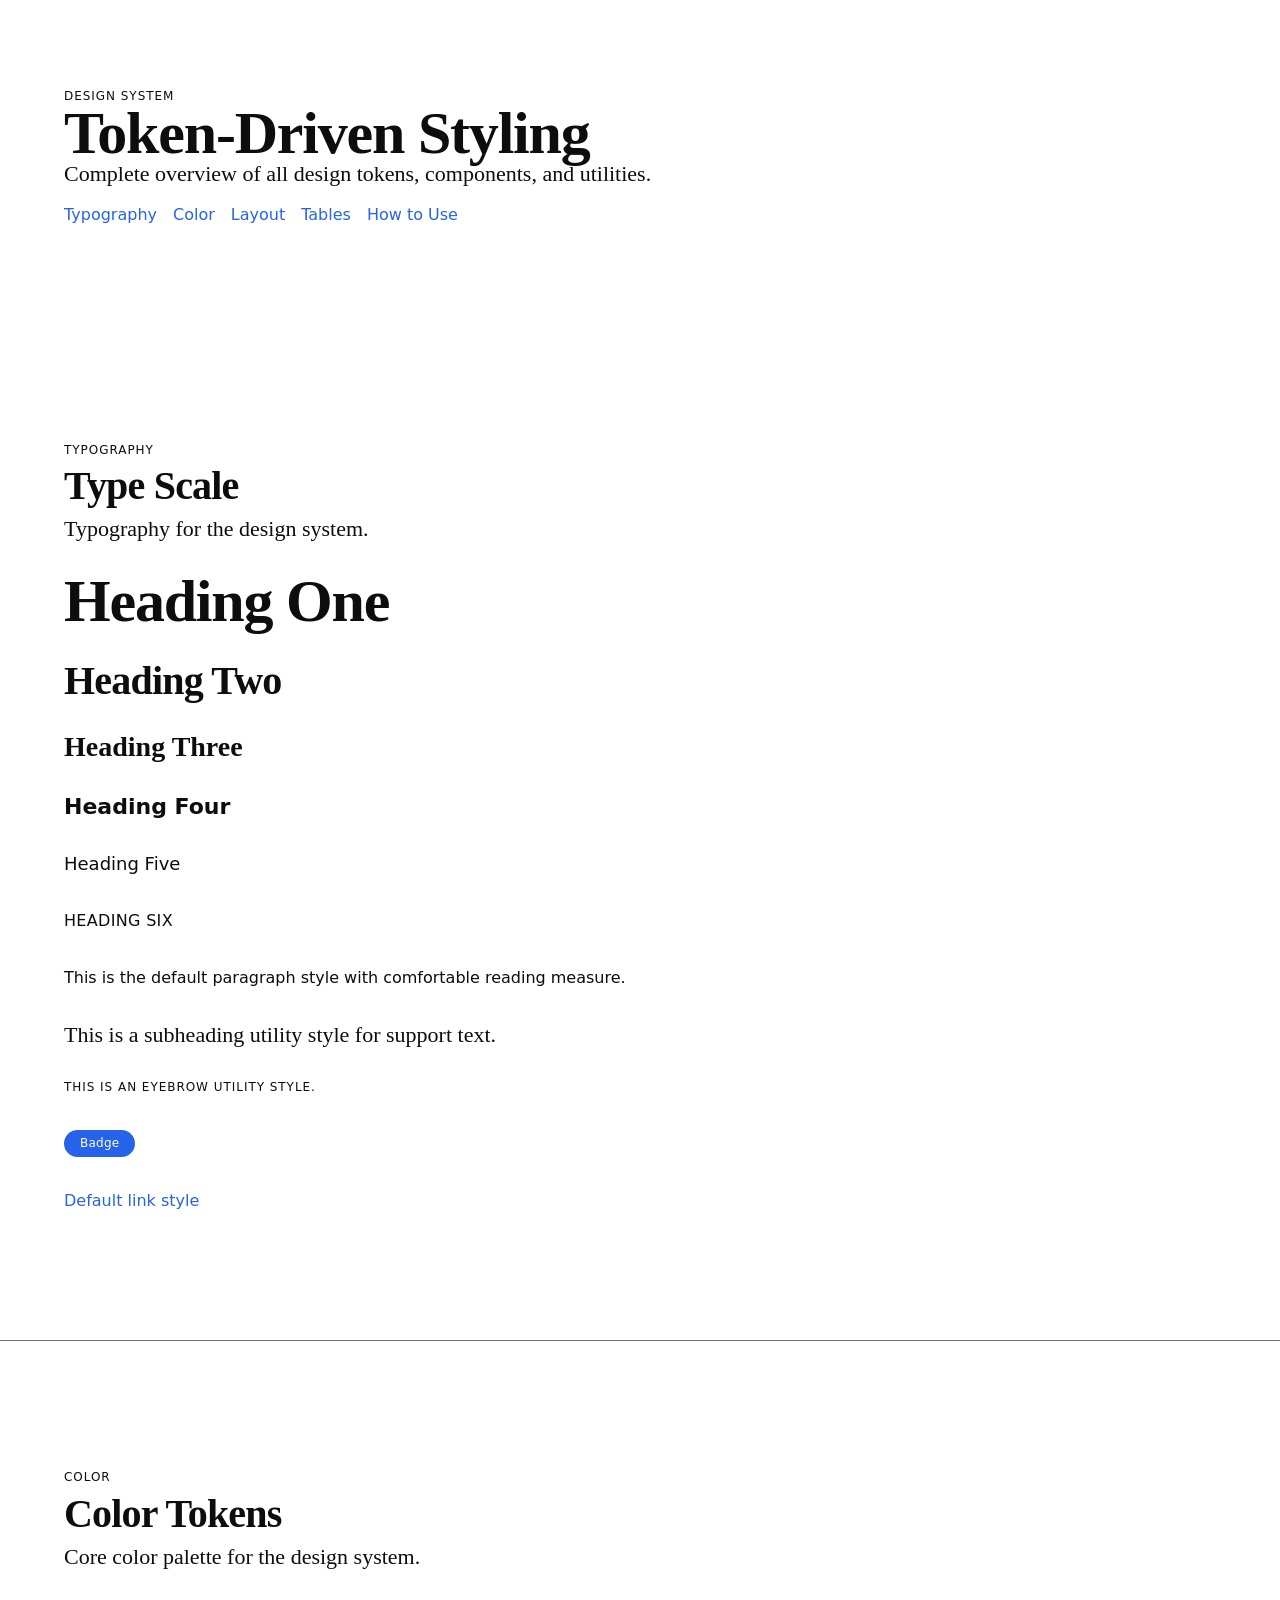
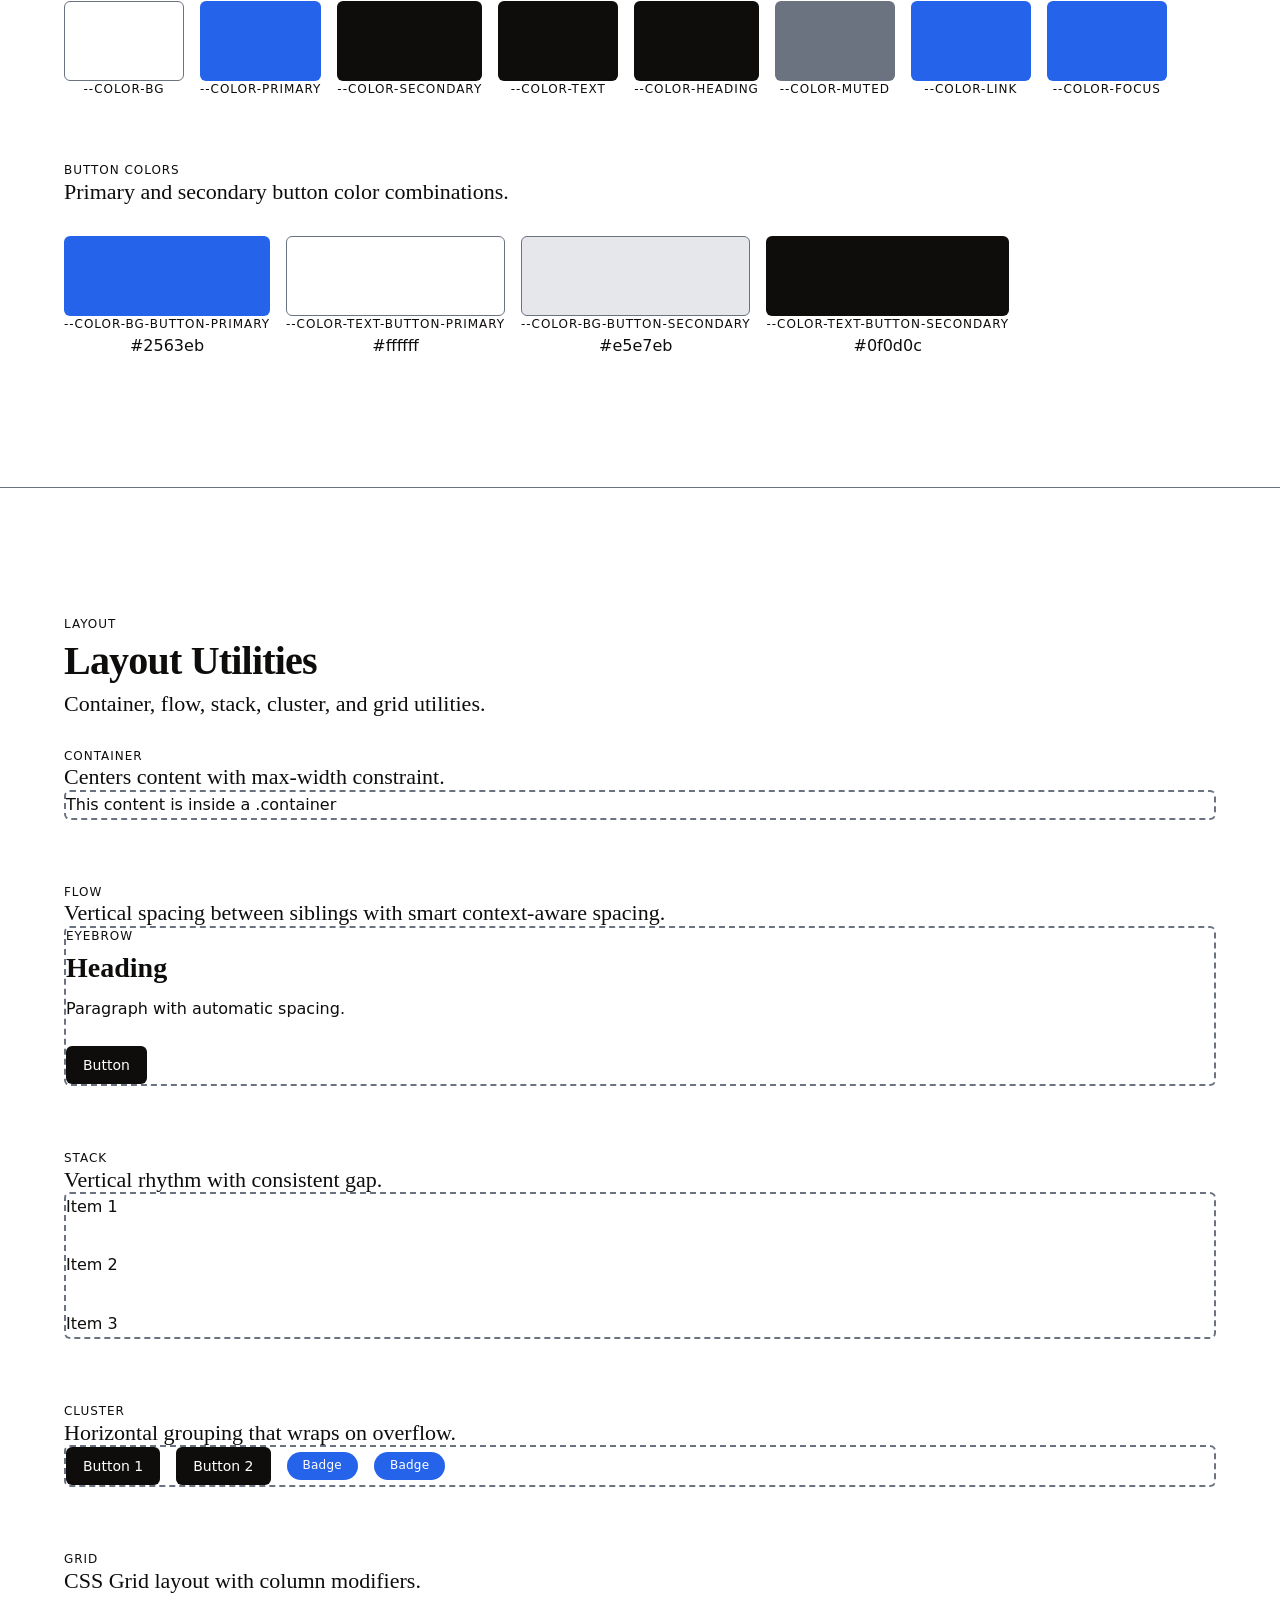
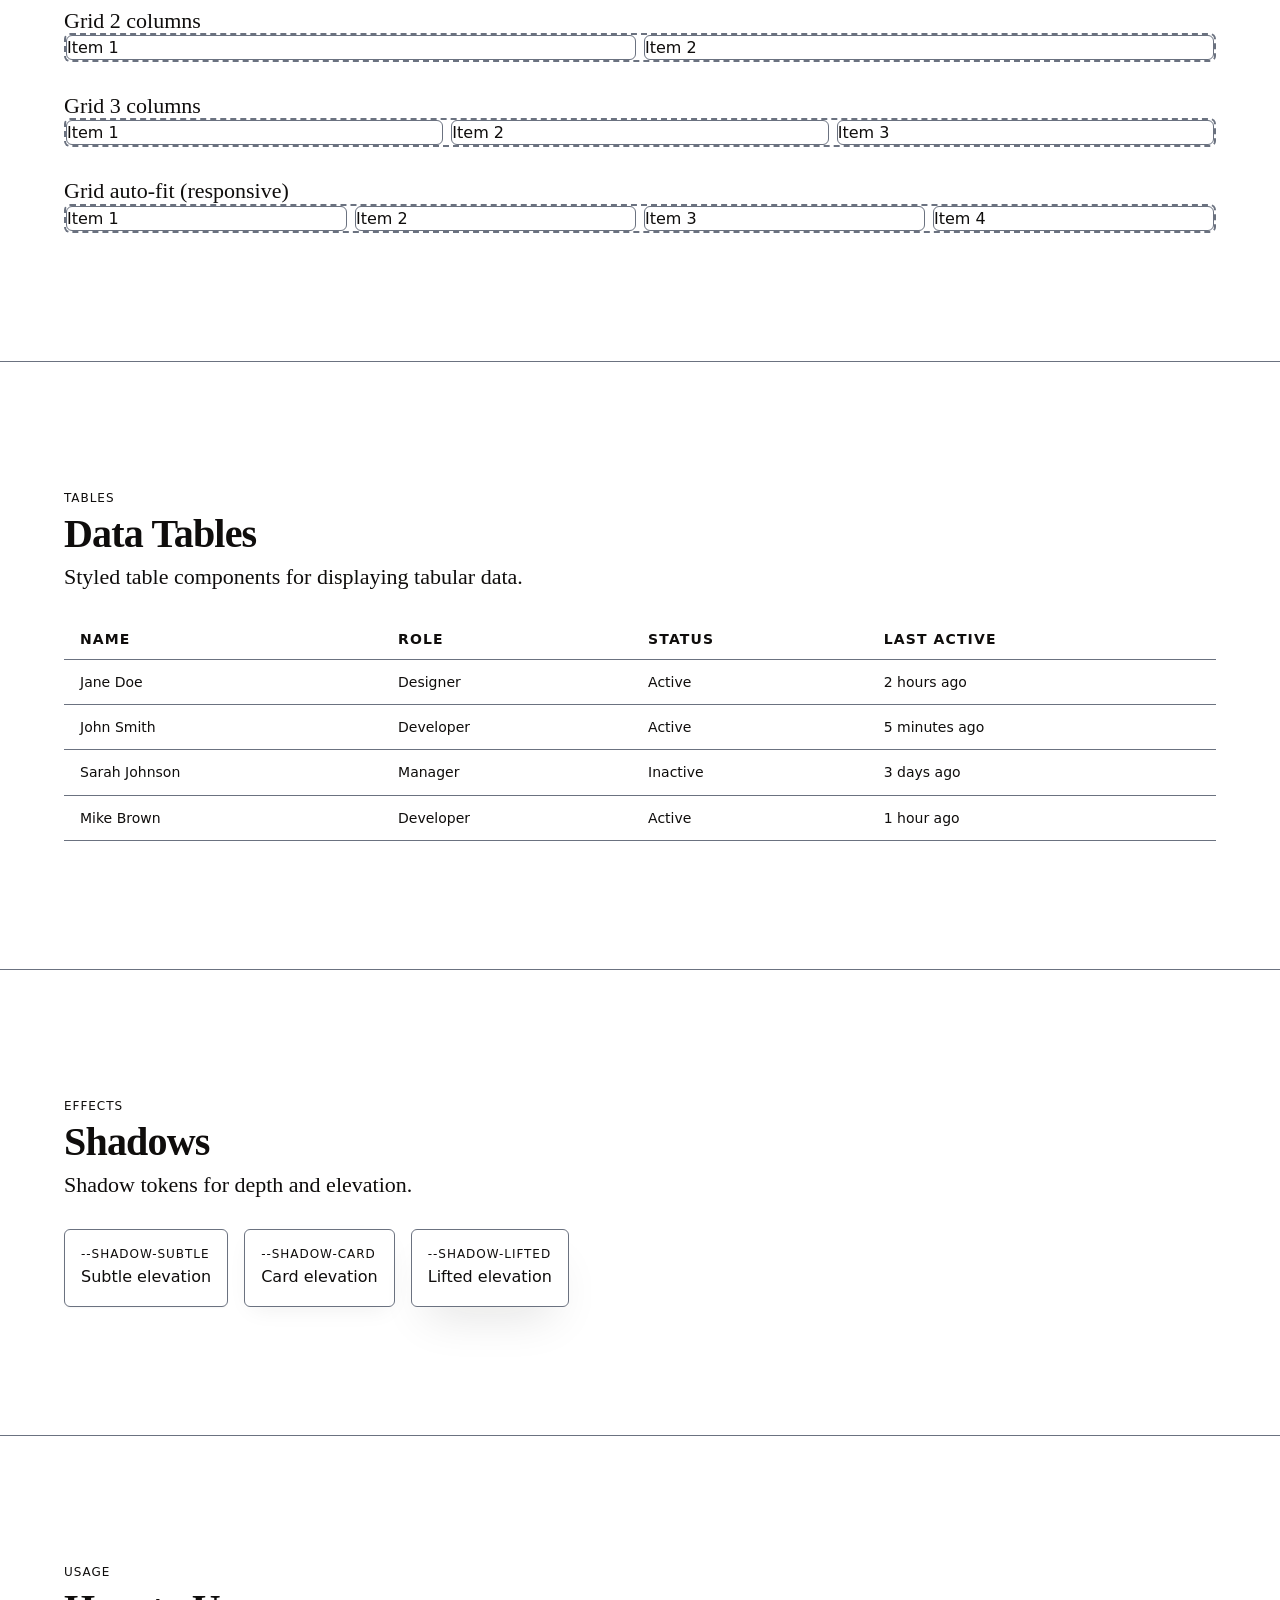
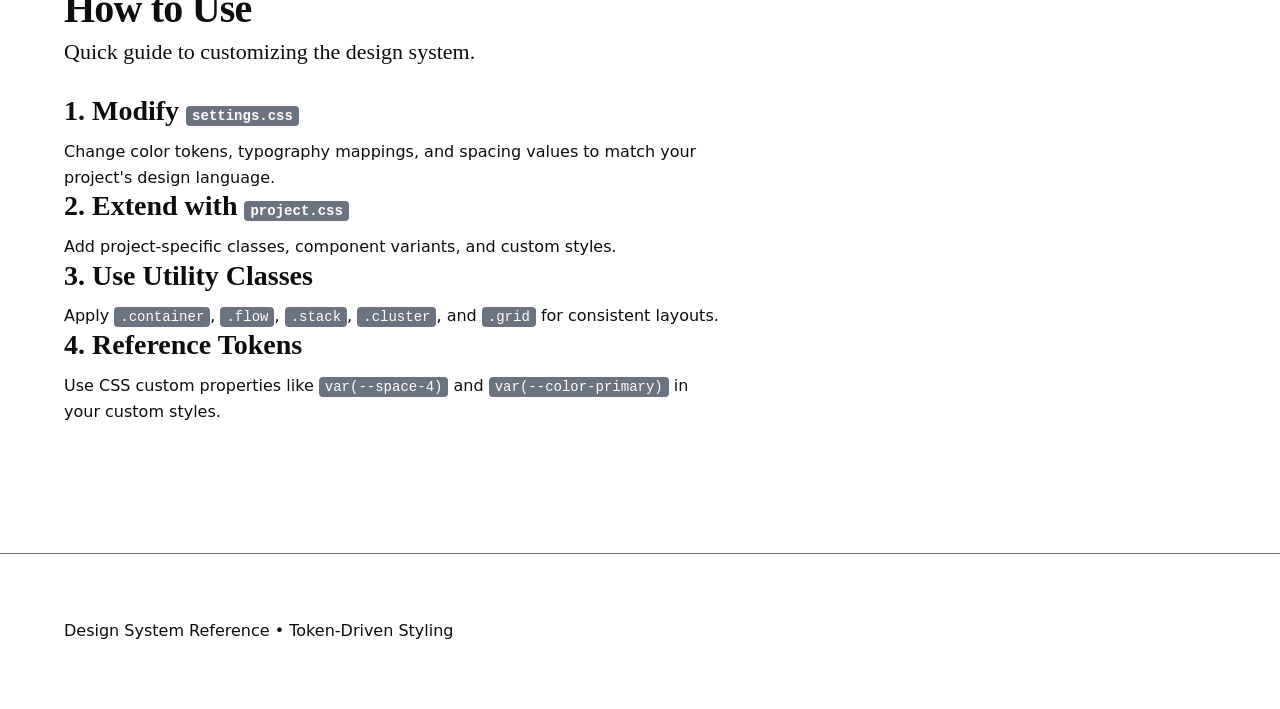
==== design-system.html @ 59840ddd "first iteration" ====
<!DOCTYPE html>
<html lang="en">
<head>
  <meta charset="UTF-8">
  <meta name="viewport" content="width=device-width, initial-scale=1.0">
  <title>Design System</title>
  <link rel="stylesheet" href="styles/system.css">
  <style>
    .design-section {
      padding-block: var(--space-8);
      border-bottom: 1px solid var(--color-muted);
    }
    .token-swatch {
      padding: var(--space-4);
      border-radius: var(--radius-button);
      min-width: 120px;
      height: 80px;
    }
    .token-swatch--bg { background: var(--color-bg); border: 1px solid var(--color-muted); }
    .token-swatch--text { background: var(--color-text); color: var(--color-bg); }
    .token-swatch--primary { background: var(--color-primary); color: var(--color-bg); }
    .token-swatch--secondary { background: var(--color-secondary); color: var(--color-bg); }
    .token-swatch--muted { background: var(--color-muted); color: var(--color-bg); }
    .token-swatch--focus { background: var(--color-focus); color: var(--color-bg); }
    .space-bar {
      height: var(--space-3);
      background: var(--color-primary);
      border-radius: var(--radius-button);
    }
    .space-bar--1 { width: var(--space-1); }
    .space-bar--2 { width: var(--space-2); }
    .space-bar--3 { width: var(--space-3); }
    .space-bar--4 { width: var(--space-4); }
    .space-bar--5 { width: var(--space-5); }
    .space-bar--6 { width: var(--space-6); }
    .space-bar--7 { width: var(--space-7); }
    .space-bar--8 { width: var(--space-8); }
    .shadow-box {
      padding: var(--space-4);
      background: var(--color-bg);
      border-radius: var(--radius-button);
      border: 1px solid var(--color-muted);
    }
    code {
      font-family: var(--font-mono);
      font-size: var(--text-sm);
      background: var(--color-muted);
      color: var(--color-bg);
      padding: 0.125rem 0.375rem;
      border-radius: 0.25rem;
    }
    .demo-box {
      /* padding: var(--space-4); */
      border: 2px dashed var(--color-muted);
      border-radius: var(--radius-button);
    }
    .demo-item {
      /* padding: var(--space-2); */
      border: 1px solid var(--color-muted);
      border-radius: var(--radius-button);
    }
    .scroll-to-top {
      position: fixed;
      bottom: var(--space-6);
      right: var(--space-6);
      width: 3rem;
      height: 3rem;
      background: var(--color-primary);
      color: var(--color-bg);
      border: none;
      border-radius: 50%;
      cursor: pointer;
      opacity: 0;
      visibility: hidden;
      transition: opacity 0.3s, visibility 0.3s;
      z-index: 1000;
      display: flex;
      align-items: center;
      justify-content: center;
      font-size: 1.5rem;
    }
    .scroll-to-top.visible {
      opacity: 1;
      visibility: visible;
    }
    .scroll-to-top:hover {
      background: var(--color-secondary);
    }
  </style>
</head>
<body>
  <header>
    <div class="container">
      <p class="eyebrow">Design System</p>
      <h1>Token-Driven Styling</h1>
      <p class="subheading">Complete overview of all design tokens, components, and utilities.</p>
      <nav class="cluster" style="margin-block-start: var(--space-4);">
        <a href="#typography">Typography</a>
        <a href="#color">Color</a>
        <a href="#layout">Layout</a>
        <a href="#tables">Tables</a>
        <a href="#how-to-use">How to Use</a>
      </nav>
    </div>
  </header>

  <main>
    <!-- Typography -->
    <section id="typography" class="design-section">
      <div class="container">
        <div class="flow">
          <p class="eyebrow">Typography</p>
          <h2>Type Scale</h2>
           <p class="subheading">Typography for the design system.</p>
        </div>

        <div class="stack" style="margin-block-start: var(--space-6);">
          <h1>Heading One</h1>
          <h2>Heading Two</h2>
          <h3>Heading Three</h3>
          <h4>Heading Four</h4>
          <h5>Heading Five</h5>
          <h6>Heading Six</h6>
          <p>This is the default paragraph style with comfortable reading measure.</p>
          <p class="subheading">This is a subheading utility style for support text.</p>
          <p class="eyebrow">This is an eyebrow utility style.</p>
          <p><span class="badge">Badge</span></p>
          <a href="#">Default link style</a>
        </div>
      </div>
    </section>

    <!-- Colors -->
    <section id="color" class="design-section">
      <div class="container">
        <div class="flow">
          <p class="eyebrow">Color</p>
          <h2>Color Tokens</h2>
          <p class="subheading">Core color palette for the design system.</p>
        </div>

        <div class="cluster" style="margin-block-start: var(--space-6);">
          <div style="text-align: center;">
            <div class="token-swatch token-swatch--bg"></div>
            <p class="eyebrow">--color-bg</p>
          </div>
          <div style="text-align: center;">
            <div class="token-swatch token-swatch--primary"></div>
            <p class="eyebrow">--color-primary</p>
          </div>
          <div style="text-align: center;">
            <div class="token-swatch token-swatch--secondary"></div>
            <p class="eyebrow">--color-secondary</p>
          </div>
          <div style="text-align: center;">
            <div class="token-swatch token-swatch--text"></div>
            <p class="eyebrow">--color-text</p>
          </div>
          <div style="text-align: center;">
            <div class="token-swatch token-swatch--text"></div>
            <p class="eyebrow">--color-heading</p>
          </div>
          <div style="text-align: center;">
            <div class="token-swatch token-swatch--muted"></div>
            <p class="eyebrow">--color-muted</p>
          </div>
          <div style="text-align: center;">
            <div class="token-swatch token-swatch--primary"></div>
            <p class="eyebrow">--color-link</p>
          </div>
          <div style="text-align: center;">
            <div class="token-swatch token-swatch--primary"></div>
            <p class="eyebrow">--color-focus</p>
          </div>
        </div>

        <div class="flow" style="margin-block-start: var(--space-8);">
          <p class="eyebrow">Button Colors</p>
          <p class="subheading">Primary and secondary button color combinations.</p>
        </div>

        <div class="cluster" style="margin-block-start: var(--space-6);">
          <div style="text-align: center;">
            <div class="token-swatch token-swatch--primary"></div>
            <p class="eyebrow">--color-bg-button-primary</p>
            <p>#2563eb</p>
          </div>
          <div style="text-align: center;">
            <div class="token-swatch token-swatch--bg"></div>
            <p class="eyebrow">--color-text-button-primary</p>
            <p>#ffffff</p>
          </div>
          <div style="text-align: center;">
            <div class="token-swatch" style="background: var(--color-bg-button-secondary); border: 1px solid var(--color-muted);"></div>
            <p class="eyebrow">--color-bg-button-secondary</p>
            <p>#e5e7eb</p>
          </div>
          <div style="text-align: center;">
            <div class="token-swatch token-swatch--text"></div>
            <p class="eyebrow">--color-text-button-secondary</p>
            <p>#0f0d0c</p>
          </div>
        </div>
      </div>
    </section>

    <!-- Layout Utilities -->
    <section id="layout" class="design-section">
      <div class="container">
        <div class="flow">
          <p class="eyebrow">Layout</p>
          <h2>Layout Utilities</h2>
          <p class="subheading">Container, flow, stack, cluster, and grid utilities.</p>
        </div>

        <div class="flow" style="margin-block-start: var(--space-6);">
          <p class="eyebrow">Container</p>
          <p class="subheading">Centers content with max-width constraint.</p>
          <div class="demo-box">
            <p>This content is inside a .container</p>
          </div>
        </div>

        <div class="flow" style="margin-block-start: var(--space-8);">
          <p class="eyebrow">Flow</p>
          <p class="subheading">Vertical spacing between siblings with smart context-aware spacing.</p>
          <div class="flow demo-box">
            <p class="eyebrow">Eyebrow</p>
            <h3>Heading</h3>
            <p>Paragraph with automatic spacing.</p>
            <button class="button">Button</button>
          </div>
        </div>

        <div class="flow" style="margin-block-start: var(--space-8);">
          <p class="eyebrow">Stack</p>
          <p class="subheading">Vertical rhythm with consistent gap.</p>
          <div class="stack demo-box">
            <p>Item 1</p>
            <p>Item 2</p>
            <p>Item 3</p>
          </div>
        </div>

        <div class="flow" style="margin-block-start: var(--space-8);">
          <p class="eyebrow">Cluster</p>
          <p class="subheading">Horizontal grouping that wraps on overflow.</p>
          <div class="cluster demo-box">
            <button class="button">Button 1</button>
            <button class="button">Button 2</button>
            <span class="badge">Badge</span>
            <span class="badge">Badge</span>
          </div>
        </div>

        <div class="flow" style="margin-block-start: var(--space-8);">
          <p class="eyebrow">Grid</p>
          <p class="subheading">CSS Grid layout with column modifiers.</p>
          <div class="stack" style="margin-block-start: var(--space-4);">
            <div>
              <p class="subheading">Grid 2 columns</p>
              <div class="grid grid--2 demo-box">
                <div class="demo-item">Item 1</div>
                <div class="demo-item">Item 2</div>
              </div>
            </div>
            <div>
              <p class="subheading">Grid 3 columns</p>
              <div class="grid grid--3 demo-box">
                <div class="demo-item">Item 1</div>
                <div class="demo-item">Item 2</div>
                <div class="demo-item">Item 3</div>
              </div>
            </div>
            <div>
              <p class="subheading">Grid auto-fit (responsive)</p>
              <div class="grid grid--auto demo-box">
                <div class="demo-item">Item 1</div>
                <div class="demo-item">Item 2</div>
                <div class="demo-item">Item 3</div>
                <div class="demo-item">Item 4</div>
              </div>
            </div>
          </div>
        </div>
      </div>
    </section>

       <!-- Tables -->
    <section id="tables" class="design-section">
      <div class="container">
        <div class="flow">
          <p class="eyebrow">Tables</p>
          <h2>Data Tables</h2>
          <p class="subheading">Styled table components for displaying tabular data.</p>
        </div>

        <div style="margin-block-start: var(--space-6);">
          <table>
            <thead>
              <tr>
                <th>Name</th>
                <th>Role</th>
                <th>Status</th>
                <th>Last Active</th>
              </tr>
            </thead>
            <tbody>
              <tr>
                <td>Jane Doe</td>
                <td>Designer</td>
                <td>Active</td>
                <td>2 hours ago</td>
              </tr>
              <tr>
                <td>John Smith</td>
                <td>Developer</td>
                <td>Active</td>
                <td>5 minutes ago</td>
              </tr>
              <tr>
                <td>Sarah Johnson</td>
                <td>Manager</td>
                <td>Inactive</td>
                <td>3 days ago</td>
              </tr>
              <tr>
                <td>Mike Brown</td>
                <td>Developer</td>
                <td>Active</td>
                <td>1 hour ago</td>
              </tr>
            </tbody>
          </table>
        </div>
      </div>
    </section>

    <!-- Shadows -->
    <section class="design-section">
      <div class="container">
        <div class="flow">
          <p class="eyebrow">Effects</p>
          <h2>Shadows</h2>
          <p class="subheading">Shadow tokens for depth and elevation.</p>
        </div>

        <div class="cluster" style="margin-block-start: var(--space-6);">
          <div class="shadow-box" style="box-shadow: var(--shadow-subtle);">
            <p class="eyebrow">--shadow-subtle</p>
            <p>Subtle elevation</p>
          </div>
          <div class="shadow-box" style="box-shadow: var(--shadow-card);">
            <p class="eyebrow">--shadow-card</p>
            <p>Card elevation</p>
          </div>
          <div class="shadow-box" style="box-shadow: var(--shadow-lifted);">
            <p class="eyebrow">--shadow-lifted</p>
            <p>Lifted elevation</p>
          </div>
        </div>
      </div>
    </section>

    <!-- Usage -->
    <section id="how-to-use" class="design-section">
      <div class="container">
        <div class="flow">

  <button class="scroll-to-top" id="scrollToTop" aria-label="Scroll to top">↑</button>

  <script>
    const scrollButton = document.getElementById('scrollToTop');

    window.addEventListener('scroll', () => {
      if (window.scrollY > 300) {
        scrollButton.classList.add('visible');
      } else {
        scrollButton.classList.remove('visible');
      }
    });

    scrollButton.addEventListener('click', () => {
      window.scrollTo({
        top: 0,
        behavior: 'smooth'
      });
    });
  </script>
          <p class="eyebrow">Usage</p>
          <h2>How to Use</h2>
          <p class="subheading">Quick guide to customizing the design system.</p>
        </div>

        <div class="flow" style="margin-block-start: var(--space-6);">
          <h3>1. Modify <code>settings.css</code></h3>
          <p>Change color tokens, typography mappings, and spacing values to match your project's design language.</p>
          
          <h3>2. Extend with <code>project.css</code></h3>
          <p>Add project-specific classes, component variants, and custom styles.</p>
          
          <h3>3. Use Utility Classes</h3>
          <p>Apply <code>.container</code>, <code>.flow</code>, <code>.stack</code>, <code>.cluster</code>, and <code>.grid</code> for consistent layouts.</p>
          
          <h3>4. Reference Tokens</h3>
          <p>Use CSS custom properties like <code>var(--space-4)</code> and <code>var(--color-primary)</code> in your custom styles.</p>
        </div>
      </div>
    </section>
  </main>

  <footer>
    <div class="container">
      <p>Design System Reference • Token-Driven Styling</p>
    </div>
  </footer>
</body>
</html>
---- styles/system.css ----
@layer tokens, base, typography, layout, components, settings, project;

@import url("./tokens.css") layer(tokens);
@import url("./base.css") layer(base);
@import url("./typography.css") layer(typography);
@import url("./layout.css") layer(layout);
@import url("./components.css") layer(components);
@import url("./settings.css") layer(settings);
@import url("./project.css") layer(project);
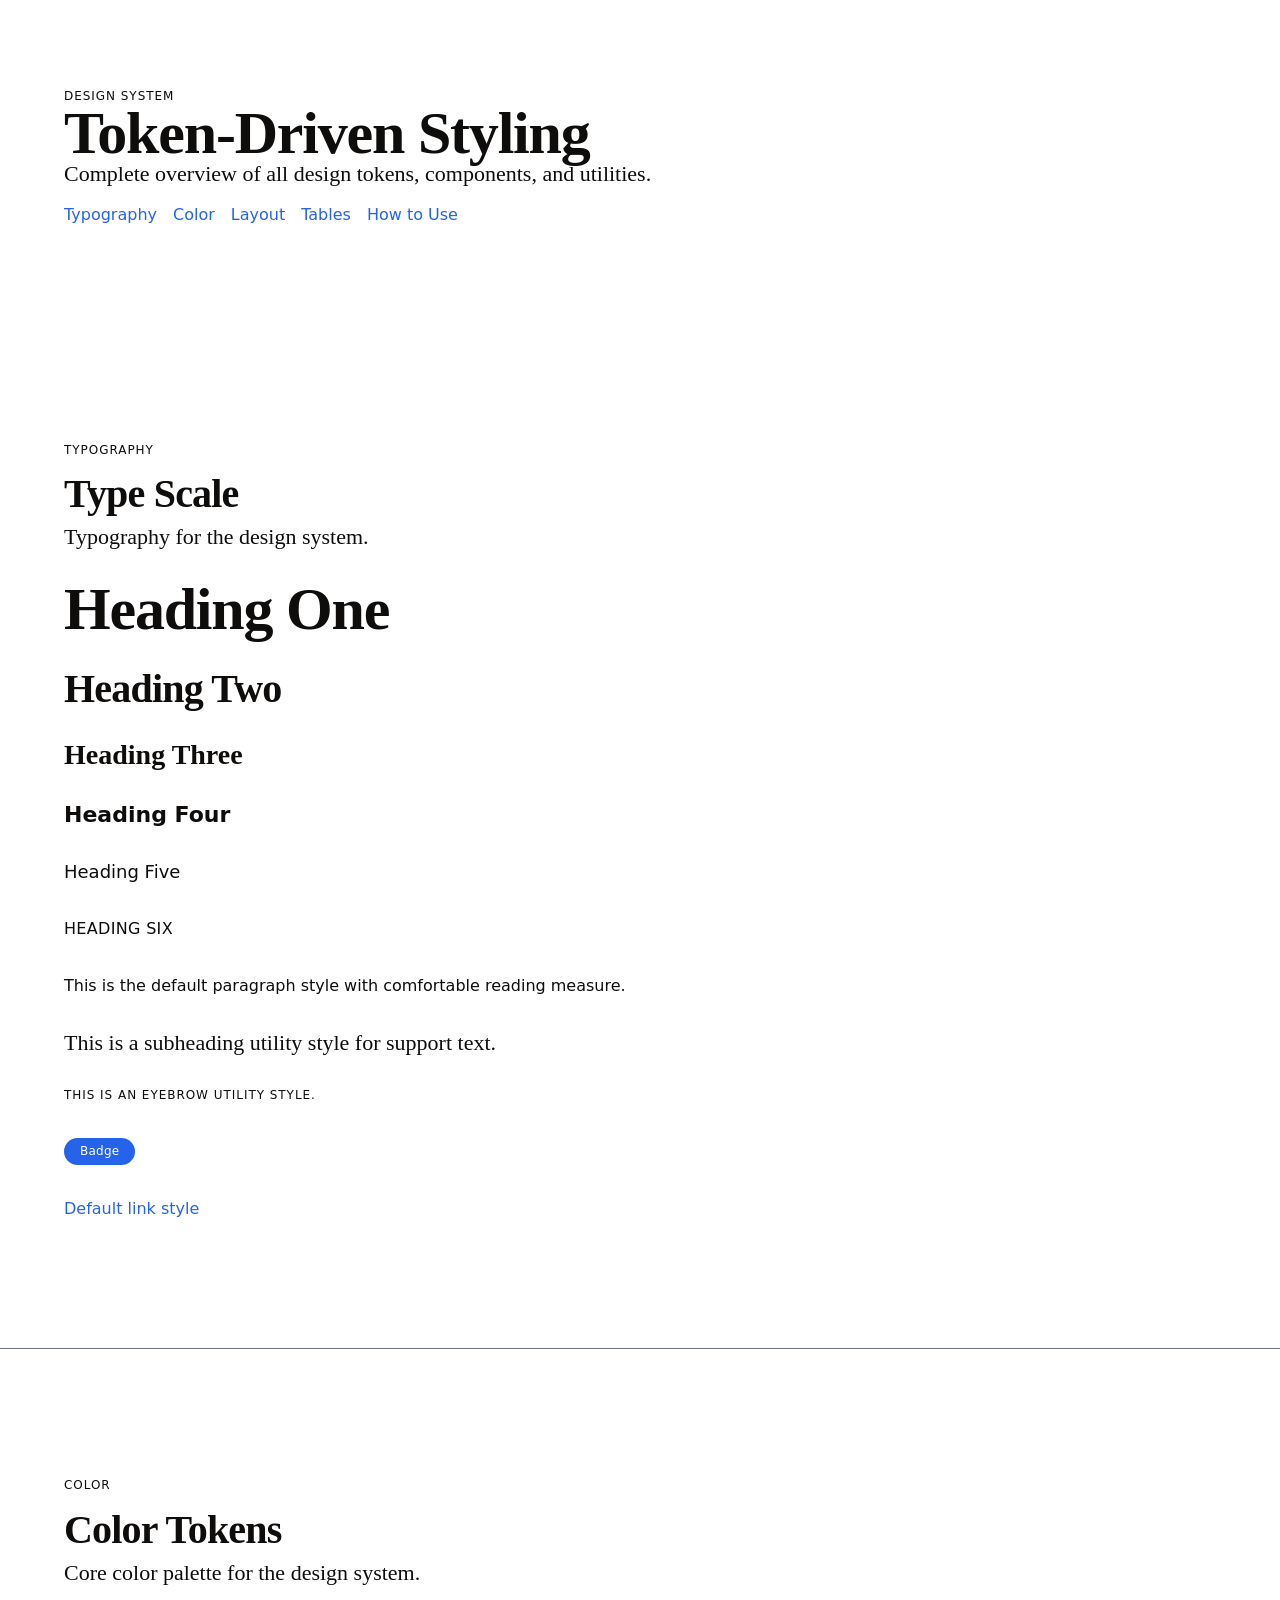
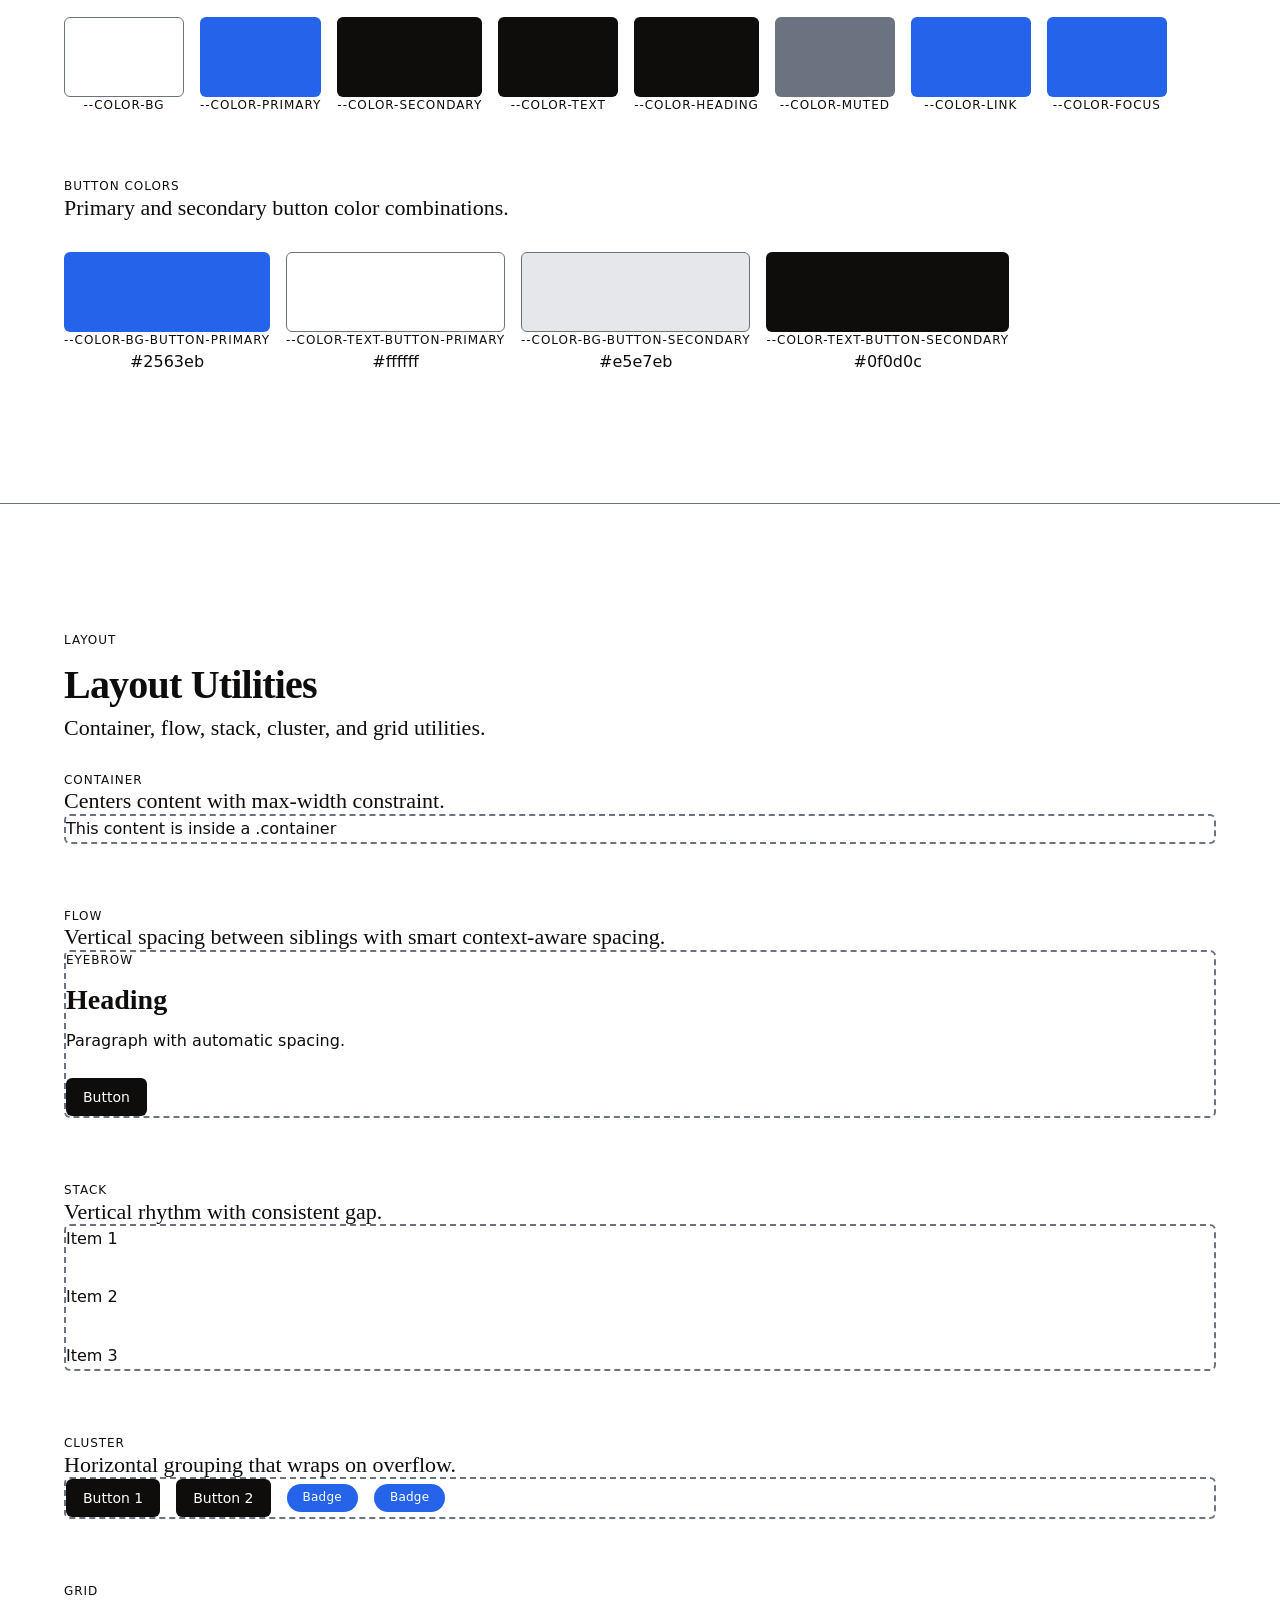
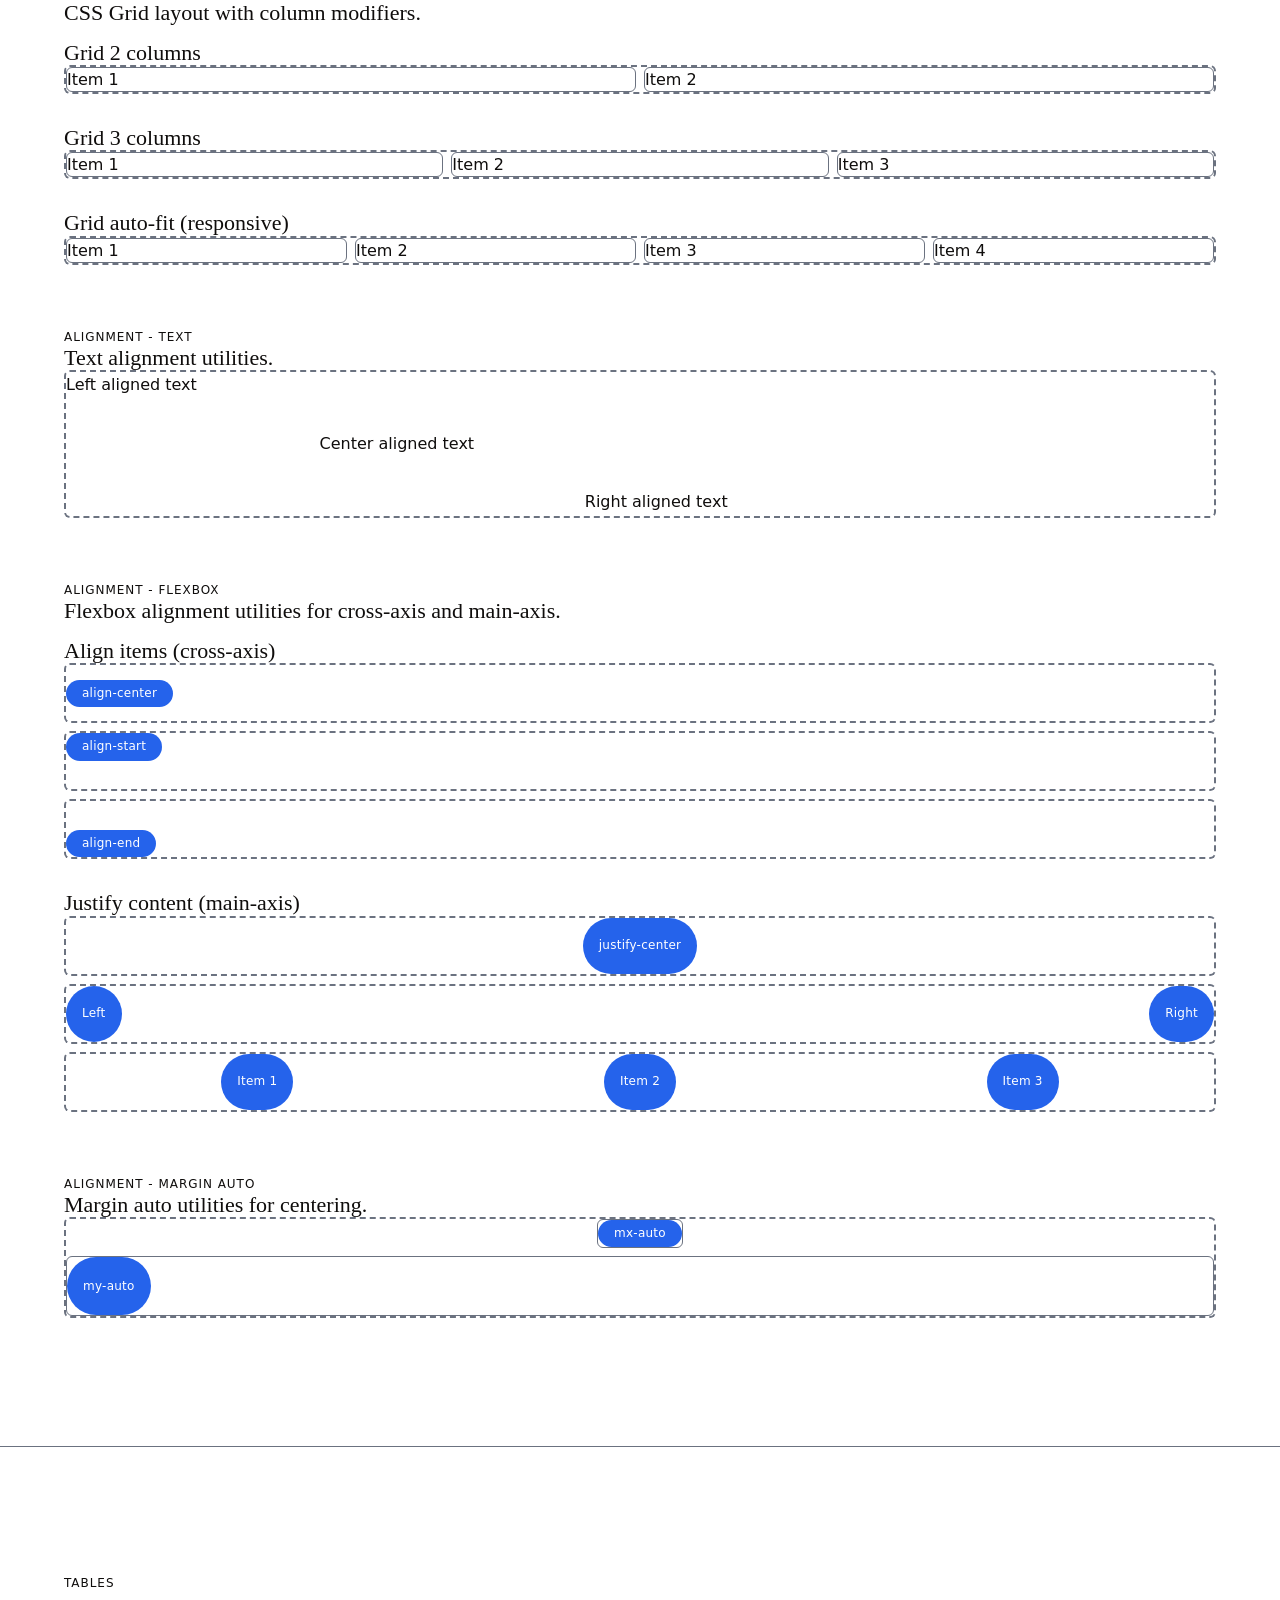
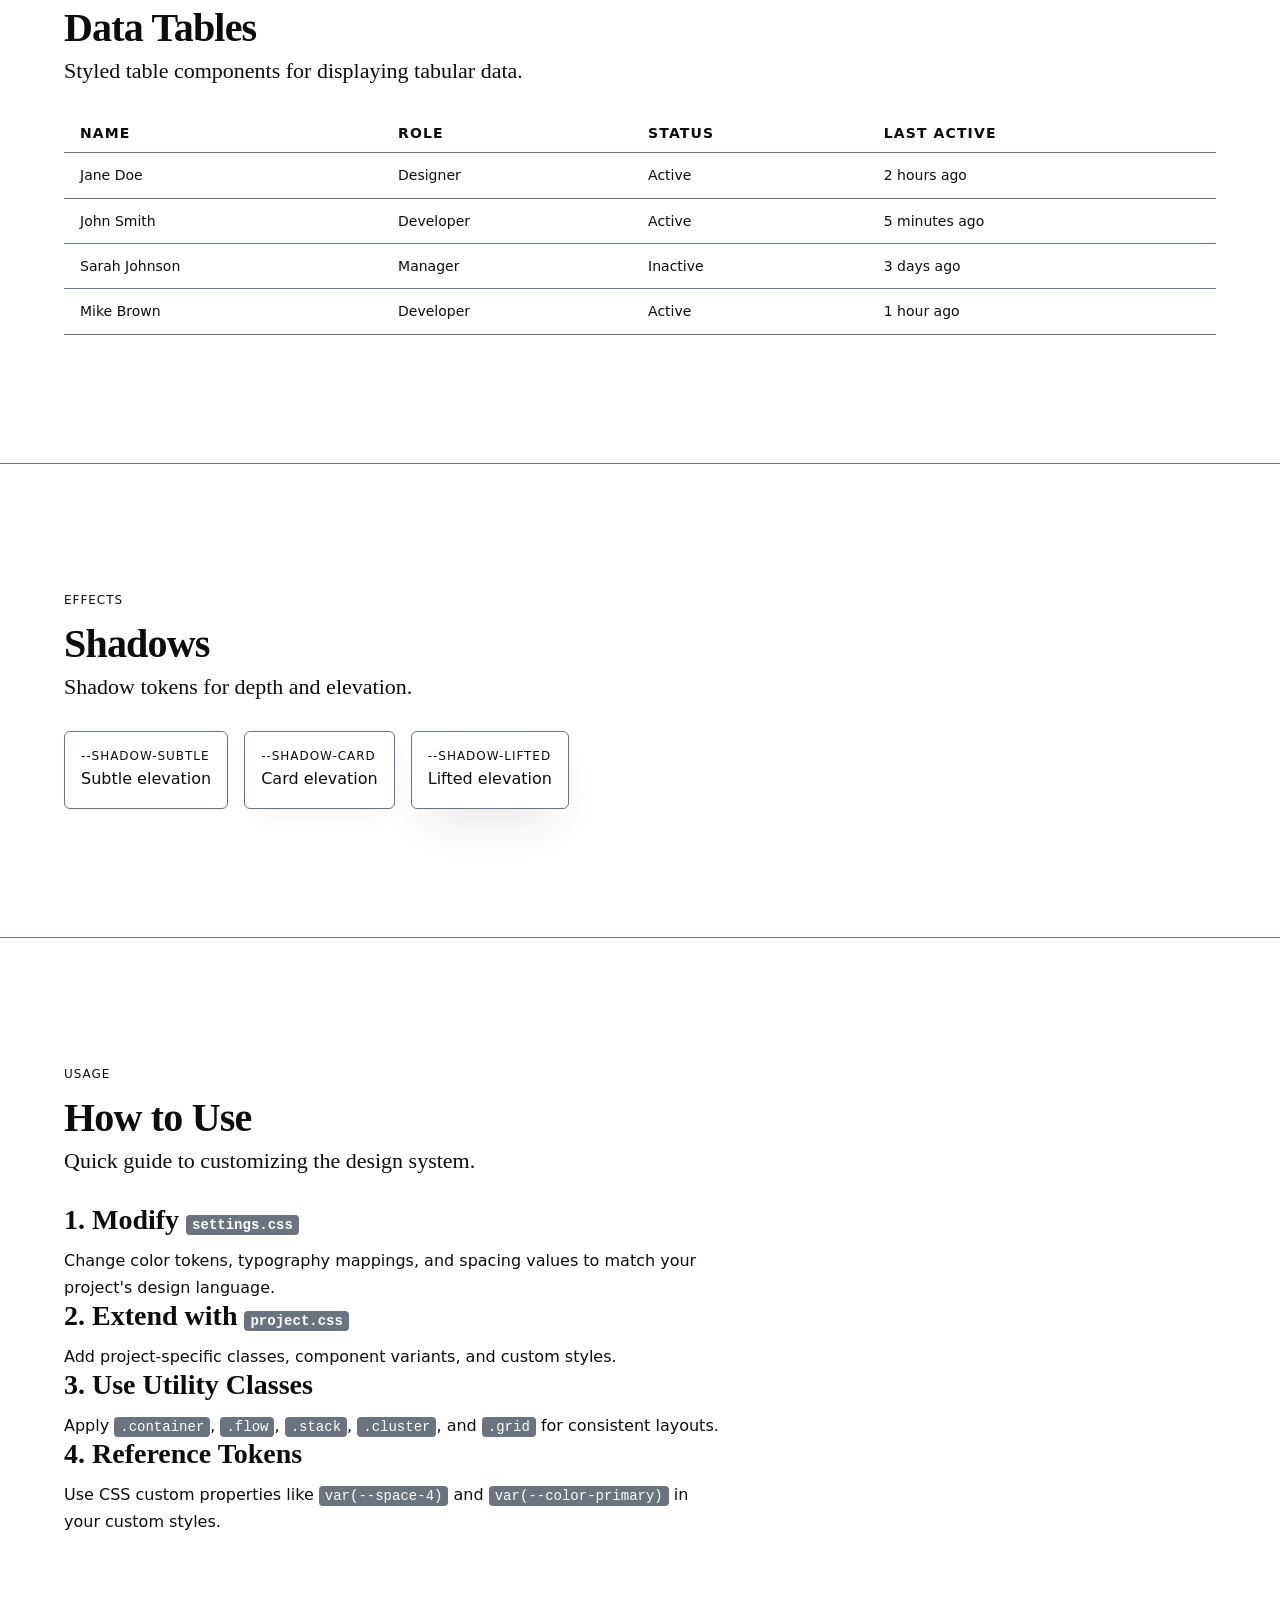
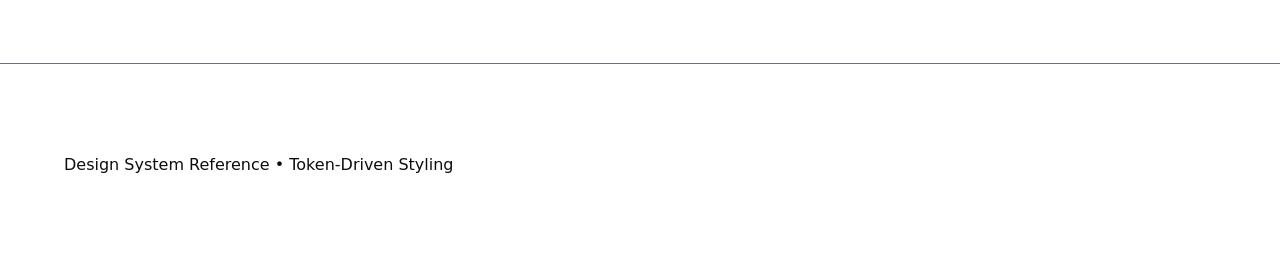
==== commit f2e8a96d: "Add alignment utility classes and update design system documentation" ====
--- a/design-system.html
+++ b/design-system.html
@@ -280,6 +280,67 @@
                 <div class="demo-item">Item 3</div>
                 <div class="demo-item">Item 4</div>
               </div>
+            </div>
+          </div>
+        </div>
+
+        <div class="flow" style="margin-block-start: var(--space-8);">
+          <p class="eyebrow">Alignment - Text</p>
+          <p class="subheading">Text alignment utilities.</p>
+          <div class="stack demo-box">
+            <p class="text-left">Left aligned text</p>
+            <p class="text-center">Center aligned text</p>
+            <p class="text-right">Right aligned text</p>
+          </div>
+        </div>
+
+        <div class="flow" style="margin-block-start: var(--space-8);">
+          <p class="eyebrow">Alignment - Flexbox</p>
+          <p class="subheading">Flexbox alignment utilities for cross-axis and main-axis.</p>
+          <div class="stack" style="margin-block-start: var(--space-4);">
+            <div>
+              <p class="subheading">Align items (cross-axis)</p>
+              <div class="stack" style="gap: var(--space-2);">
+                <div class="demo-box align-center" style="display: flex; height: 60px;">
+                  <span class="badge">align-center</span>
+                </div>
+                <div class="demo-box align-start" style="display: flex; height: 60px;">
+                  <span class="badge">align-start</span>
+                </div>
+                <div class="demo-box align-end" style="display: flex; height: 60px;">
+                  <span class="badge">align-end</span>
+                </div>
+              </div>
+            </div>
+            <div>
+              <p class="subheading">Justify content (main-axis)</p>
+              <div class="stack" style="gap: var(--space-2);">
+                <div class="demo-box justify-center" style="display: flex; height: 60px;">
+                  <span class="badge">justify-center</span>
+                </div>
+                <div class="demo-box justify-between" style="display: flex; height: 60px;">
+                  <span class="badge">Left</span>
+                  <span class="badge">Right</span>
+                </div>
+                <div class="demo-box justify-around" style="display: flex; height: 60px;">
+                  <span class="badge">Item 1</span>
+                  <span class="badge">Item 2</span>
+                  <span class="badge">Item 3</span>
+                </div>
+              </div>
+            </div>
+          </div>
+        </div>
+
+        <div class="flow" style="margin-block-start: var(--space-8);">
+          <p class="eyebrow">Alignment - Margin Auto</p>
+          <p class="subheading">Margin auto utilities for centering.</p>
+          <div class="stack demo-box" style="gap: var(--space-2);">
+            <div class="mx-auto demo-item" style="width: fit-content;">
+              <span class="badge">mx-auto</span>
+            </div>
+            <div class="my-auto demo-item" style="height: 60px; display: flex;">
+              <span class="badge">my-auto</span>
             </div>
           </div>
         </div>
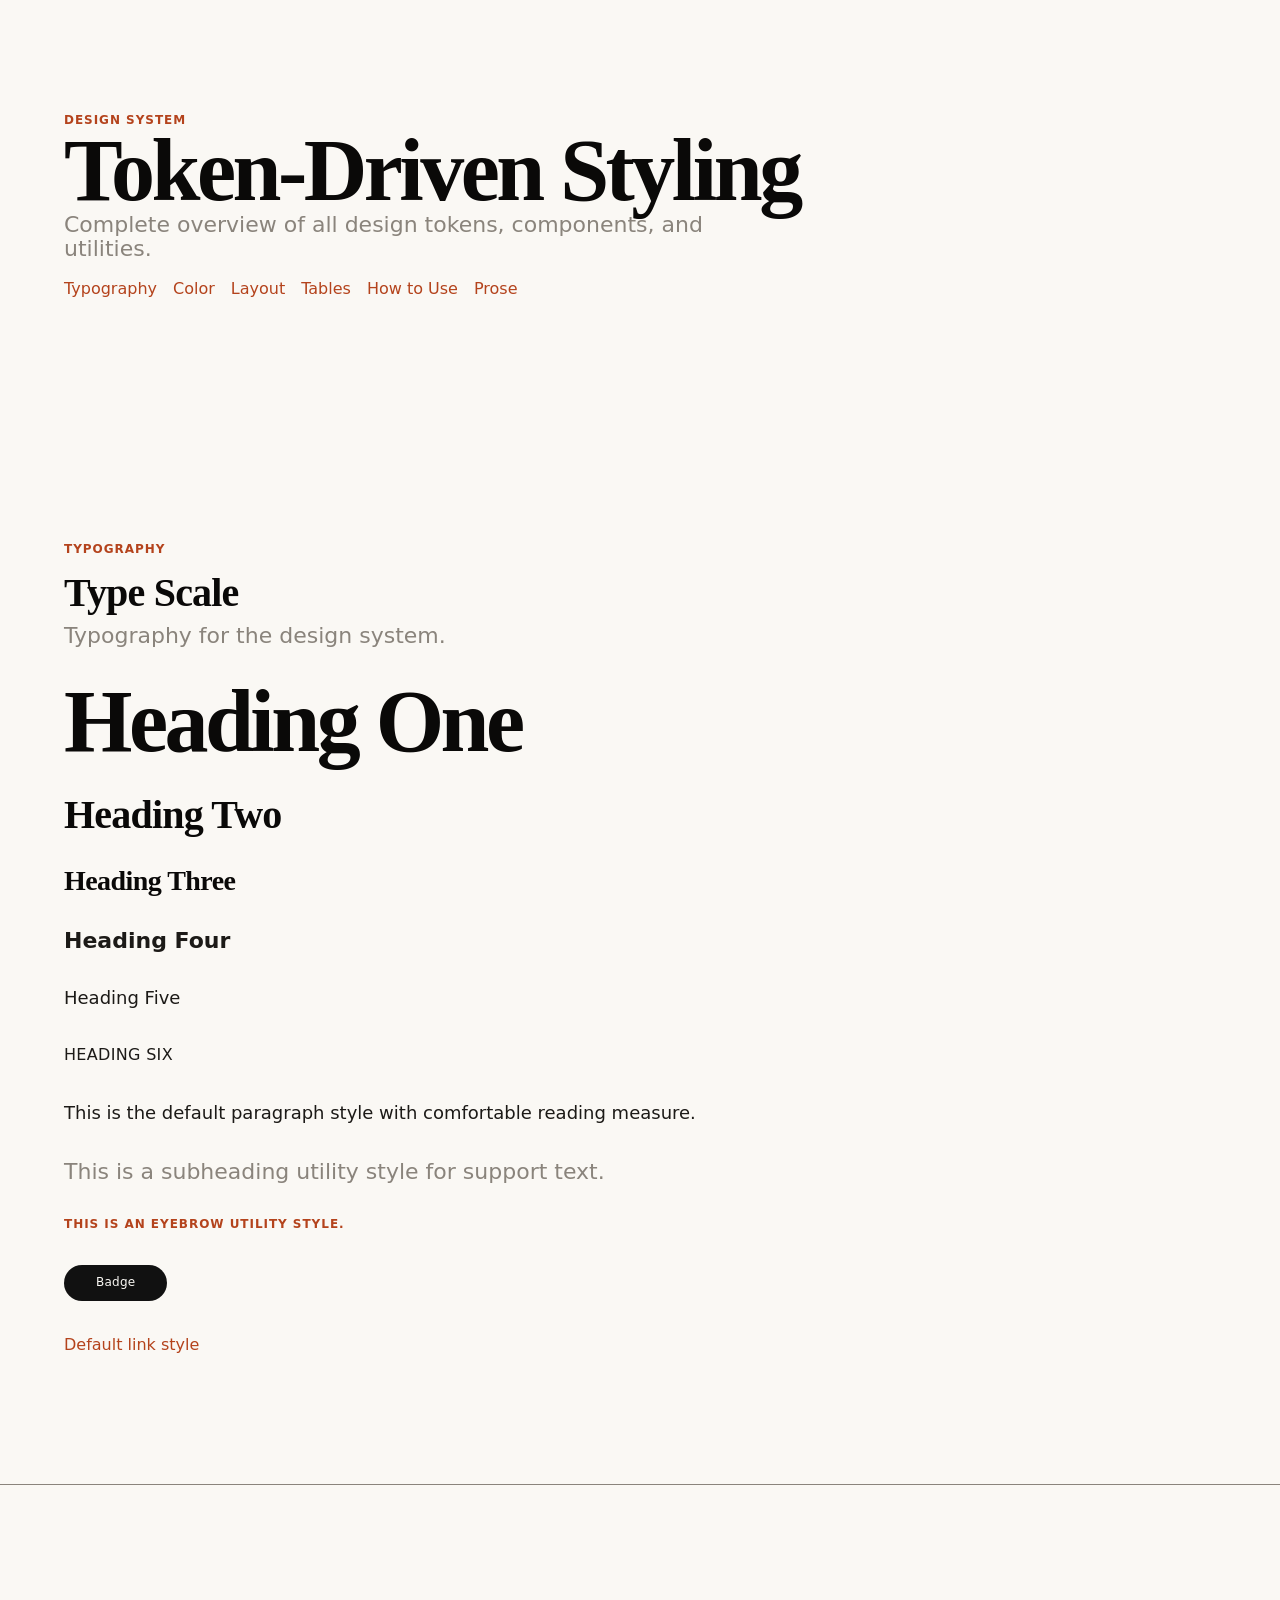
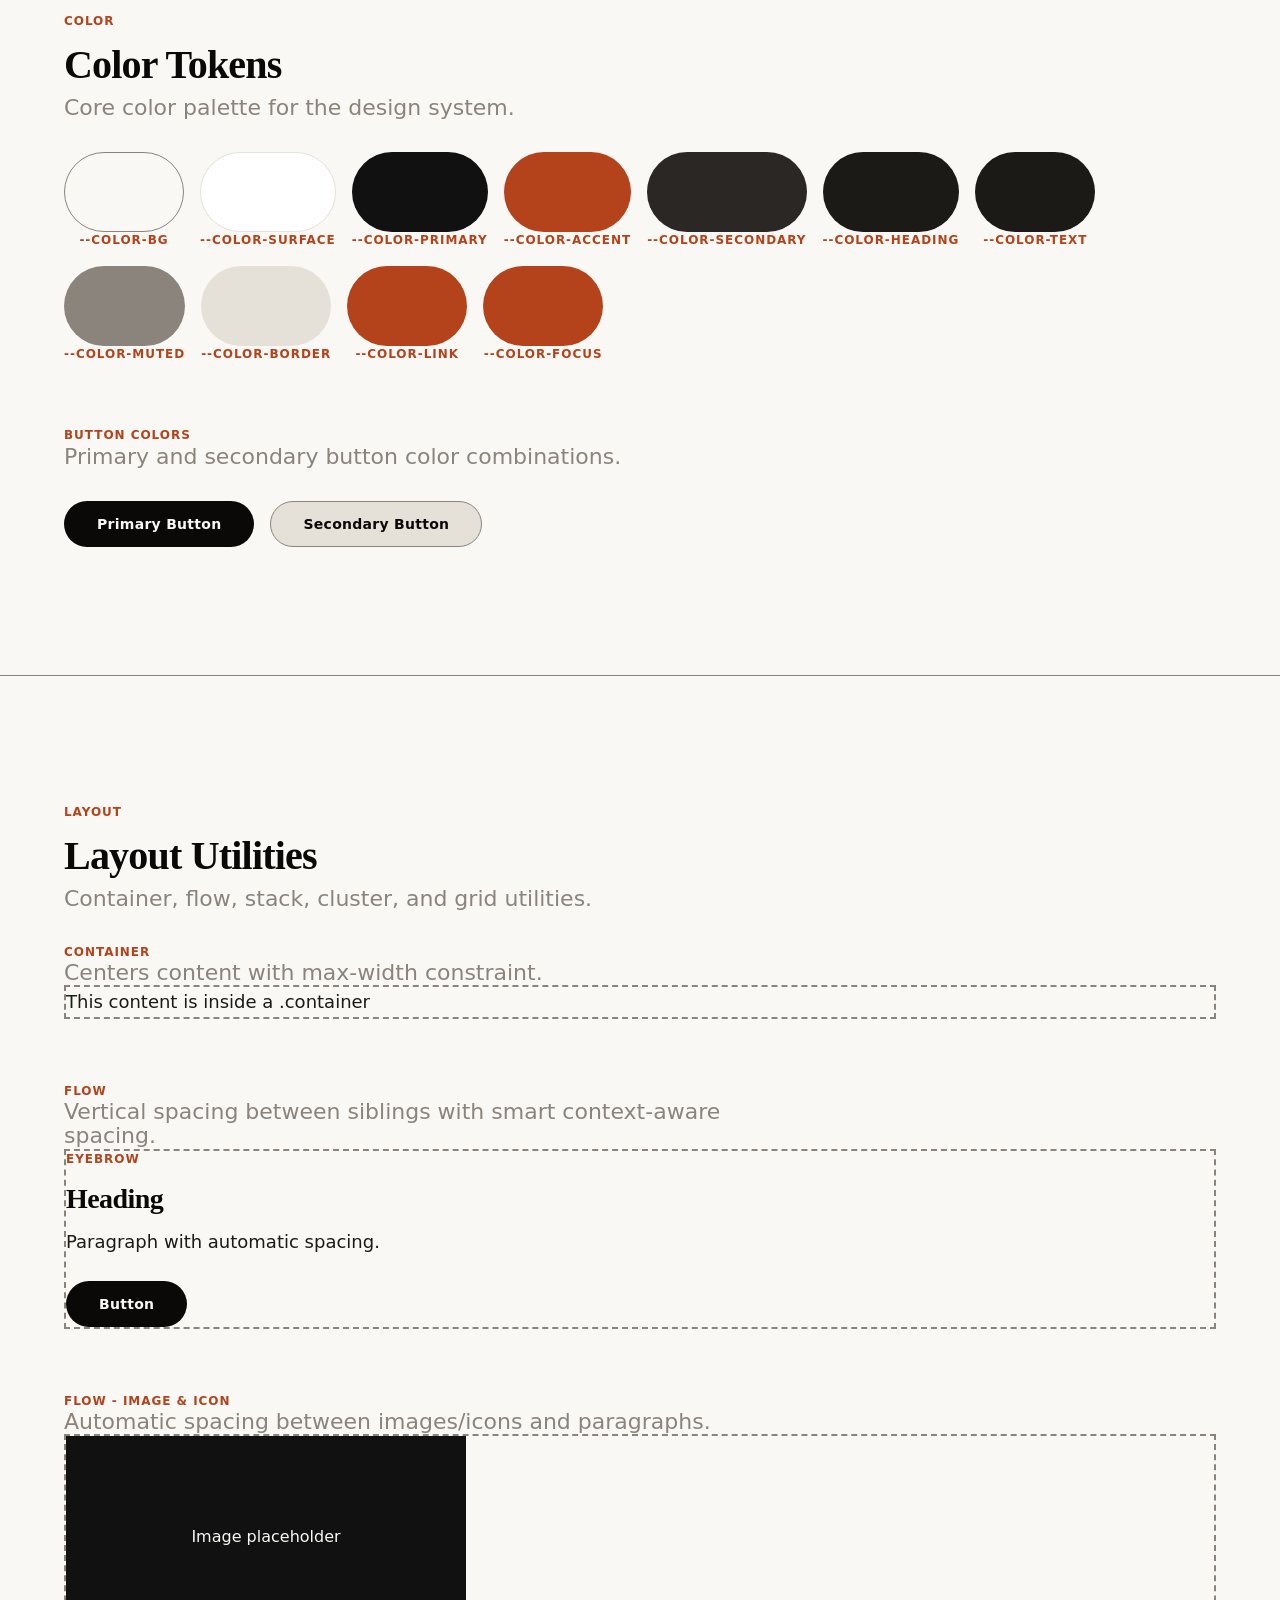
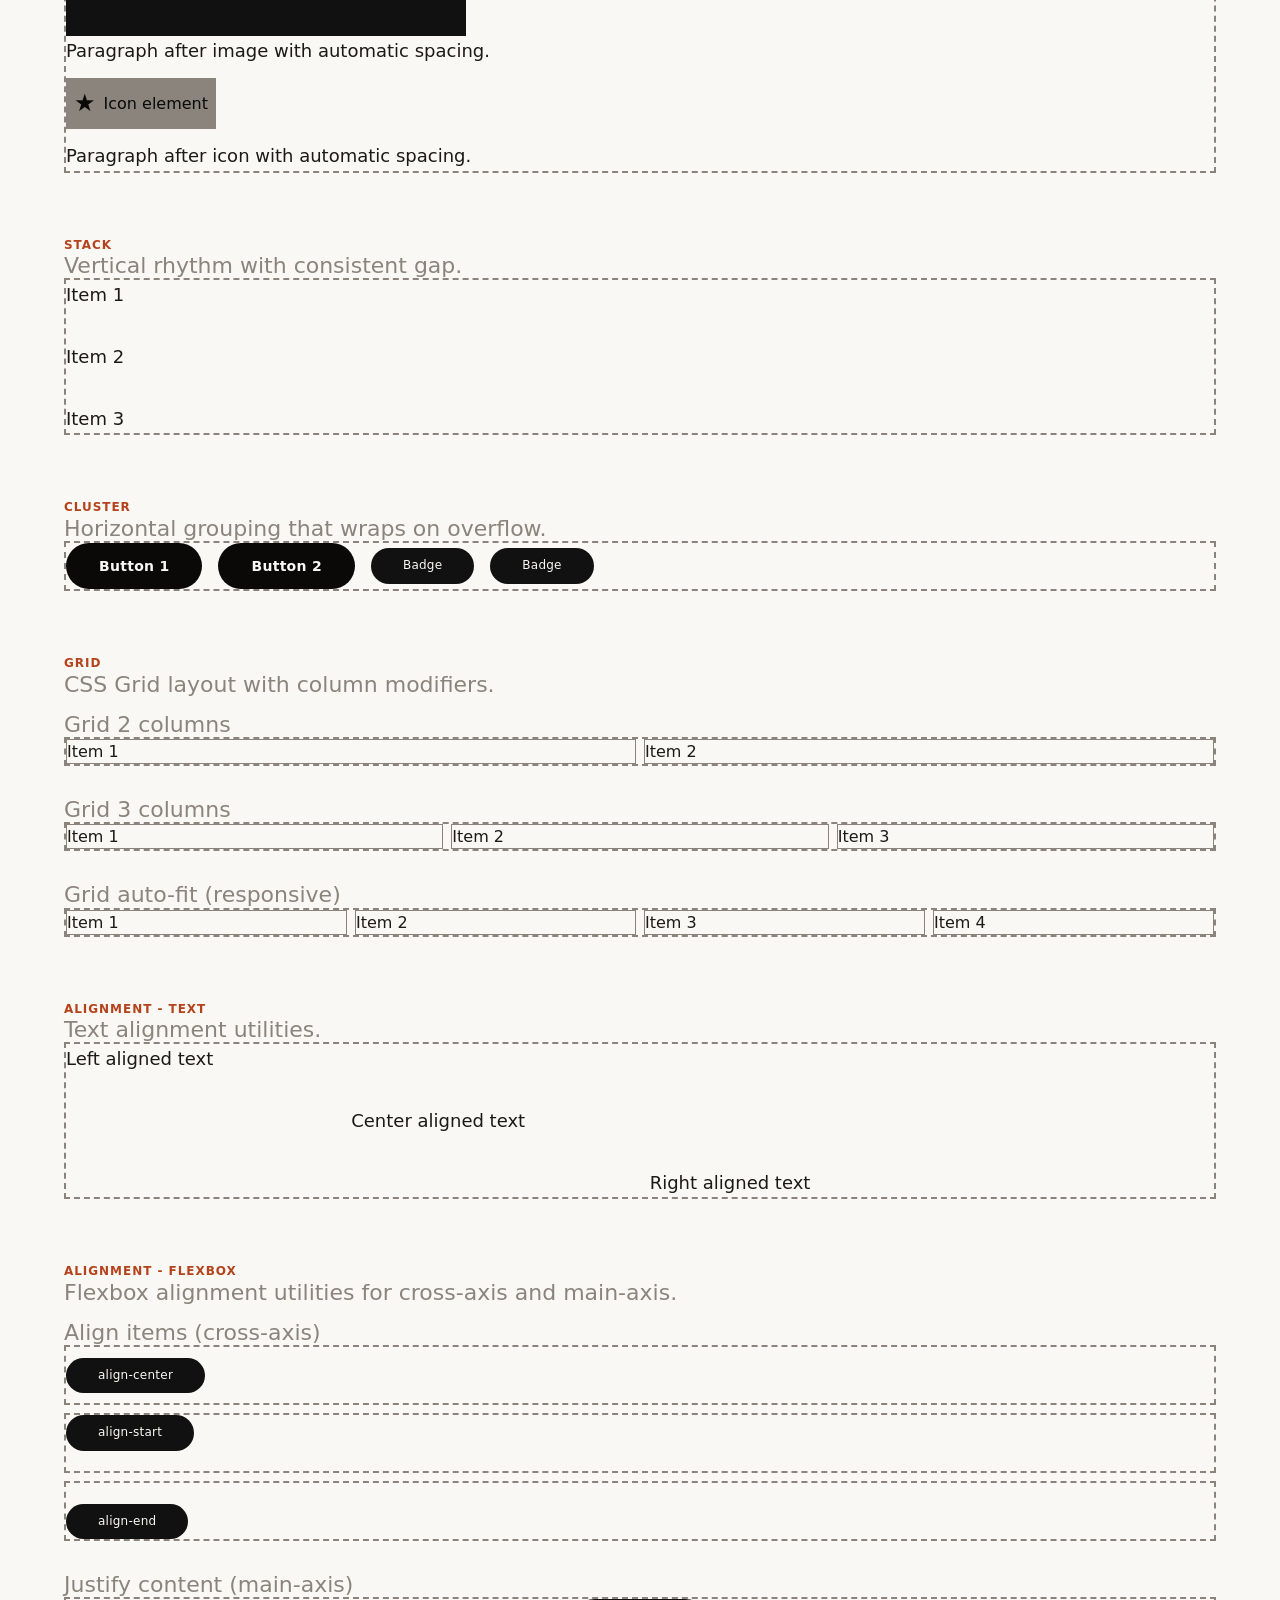
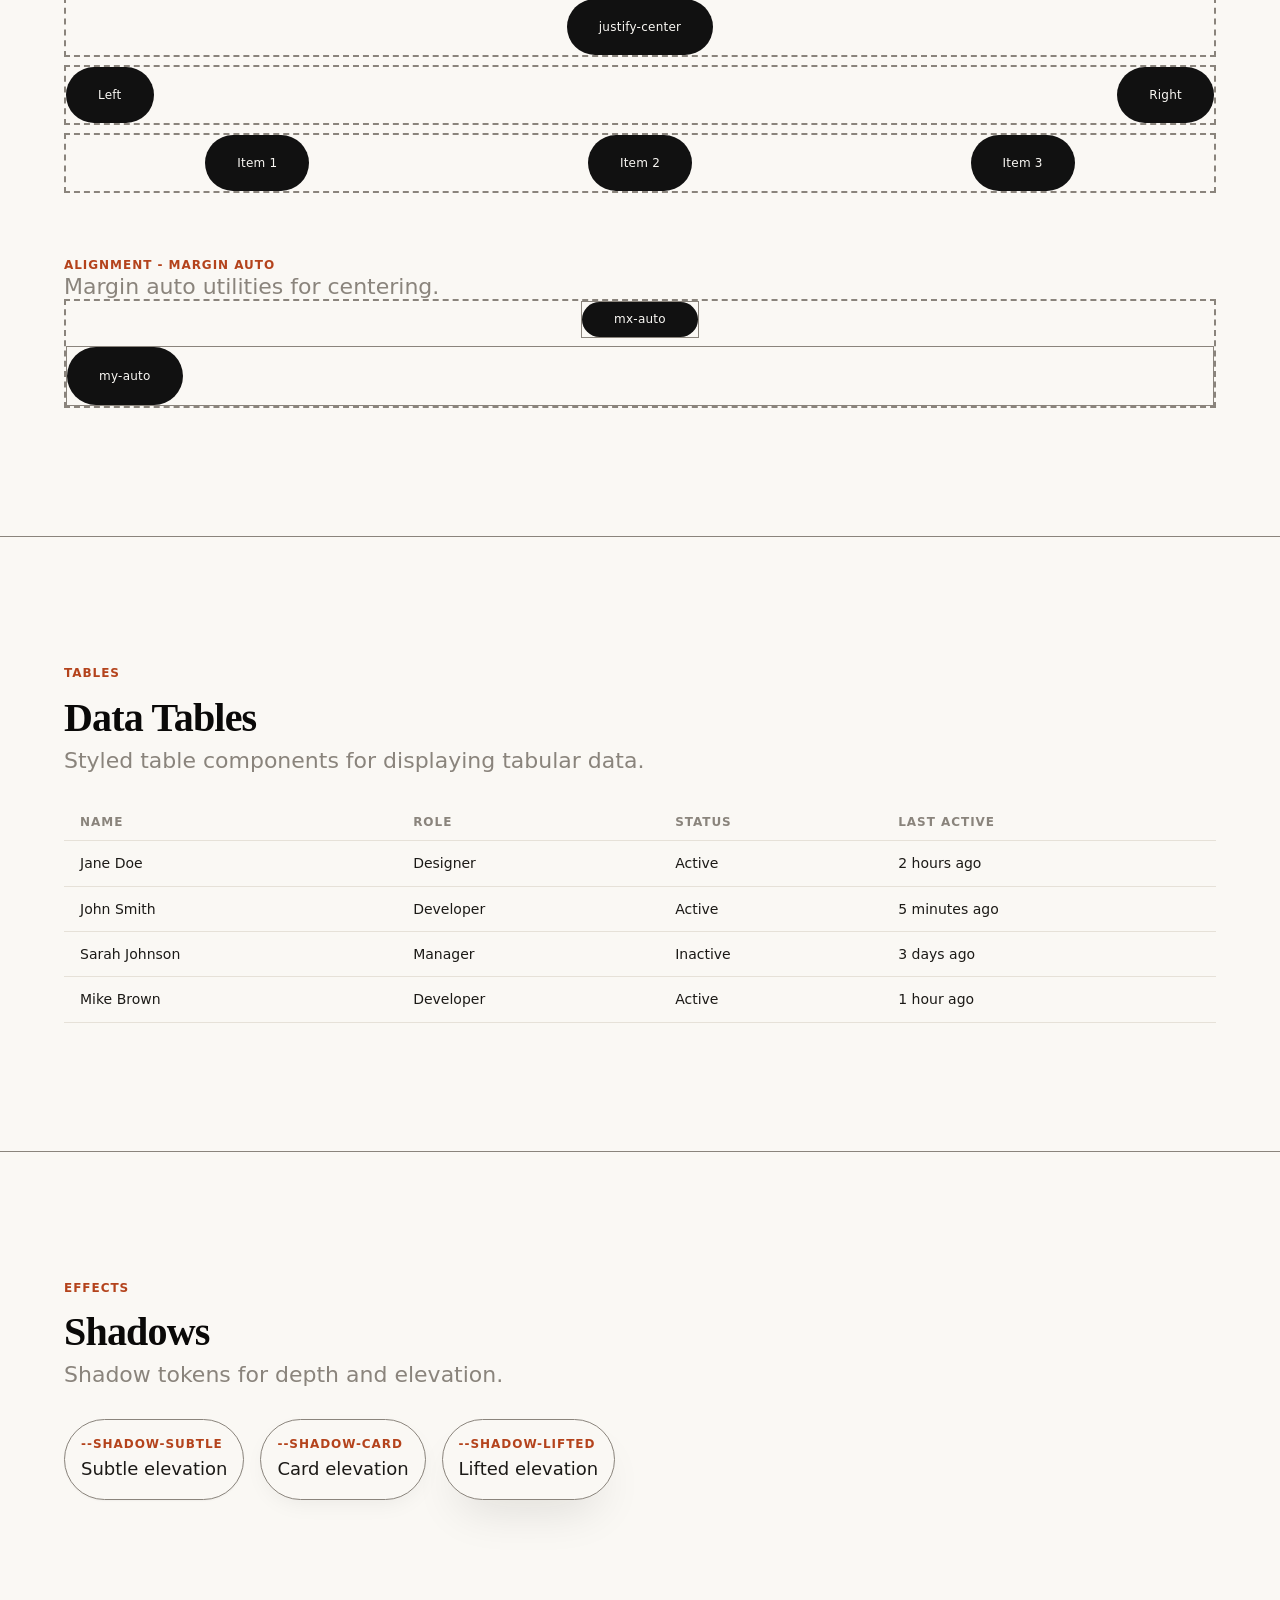
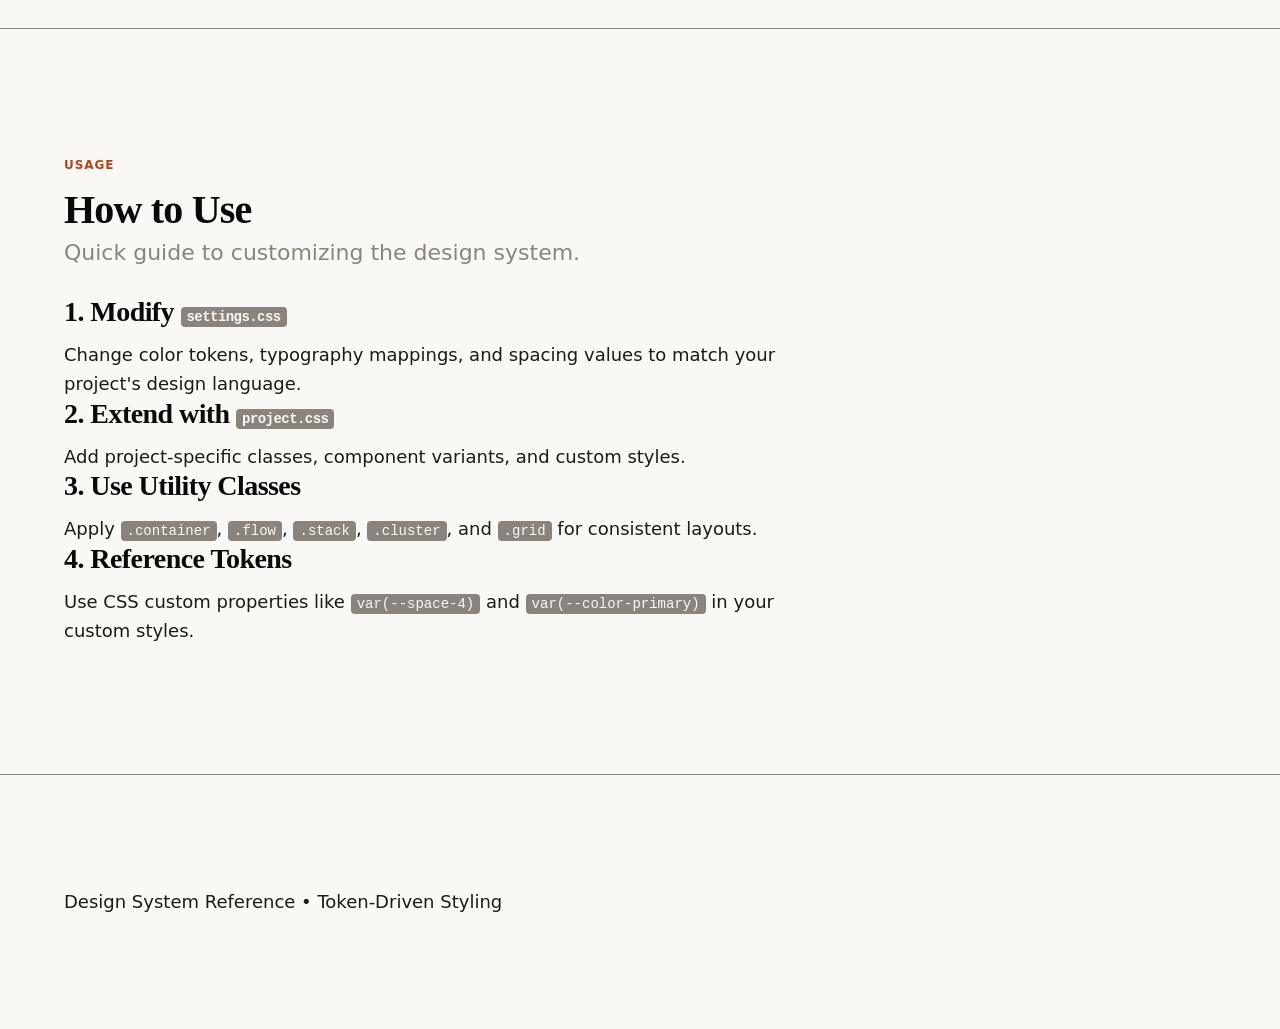
==== commit d8c34ff5: "Add button variants to design system - Add .button--primary and .button--secondary classes to compon" ====
--- a/design-system.html
+++ b/design-system.html
@@ -50,14 +50,10 @@
       border-radius: 0.25rem;
     }
     .demo-box {
-      /* padding: var(--space-4); */
       border: 2px dashed var(--color-muted);
-      border-radius: var(--radius-button);
     }
     .demo-item {
-      /* padding: var(--space-2); */
       border: 1px solid var(--color-muted);
-      border-radius: var(--radius-button);
     }
     .scroll-to-top {
       position: fixed;
@@ -100,6 +96,7 @@
         <a href="#layout">Layout</a>
         <a href="#tables">Tables</a>
         <a href="#how-to-use">How to Use</a>
+        <a href="prose.html">Prose</a>
       </nav>
     </div>
   </header>
@@ -145,31 +142,43 @@
             <p class="eyebrow">--color-bg</p>
           </div>
           <div style="text-align: center;">
+            <div class="token-swatch" style="background: var(--color-surface); border: 1px solid var(--color-border);"></div>
+            <p class="eyebrow">--color-surface</p>
+          </div>
+          <div style="text-align: center;">
             <div class="token-swatch token-swatch--primary"></div>
             <p class="eyebrow">--color-primary</p>
           </div>
           <div style="text-align: center;">
+            <div class="token-swatch" style="background: var(--color-accent); color: var(--color-bg);"></div>
+            <p class="eyebrow">--color-accent</p>
+          </div>
+          <div style="text-align: center;">
             <div class="token-swatch token-swatch--secondary"></div>
             <p class="eyebrow">--color-secondary</p>
           </div>
           <div style="text-align: center;">
             <div class="token-swatch token-swatch--text"></div>
+            <p class="eyebrow">--color-heading</p>
+          </div>
+          <div style="text-align: center;">
+            <div class="token-swatch token-swatch--text"></div>
             <p class="eyebrow">--color-text</p>
-          </div>
-          <div style="text-align: center;">
-            <div class="token-swatch token-swatch--text"></div>
-            <p class="eyebrow">--color-heading</p>
           </div>
           <div style="text-align: center;">
             <div class="token-swatch token-swatch--muted"></div>
             <p class="eyebrow">--color-muted</p>
           </div>
           <div style="text-align: center;">
-            <div class="token-swatch token-swatch--primary"></div>
+            <div class="token-swatch" style="background: var(--color-border);"></div>
+            <p class="eyebrow">--color-border</p>
+          </div>
+          <div style="text-align: center;">
+            <div class="token-swatch" style="background: var(--color-link); color: var(--color-bg);"></div>
             <p class="eyebrow">--color-link</p>
           </div>
           <div style="text-align: center;">
-            <div class="token-swatch token-swatch--primary"></div>
+            <div class="token-swatch" style="background: var(--color-focus); color: var(--color-bg);"></div>
             <p class="eyebrow">--color-focus</p>
           </div>
         </div>
@@ -180,26 +189,8 @@
         </div>
 
         <div class="cluster" style="margin-block-start: var(--space-6);">
-          <div style="text-align: center;">
-            <div class="token-swatch token-swatch--primary"></div>
-            <p class="eyebrow">--color-bg-button-primary</p>
-            <p>#2563eb</p>
-          </div>
-          <div style="text-align: center;">
-            <div class="token-swatch token-swatch--bg"></div>
-            <p class="eyebrow">--color-text-button-primary</p>
-            <p>#ffffff</p>
-          </div>
-          <div style="text-align: center;">
-            <div class="token-swatch" style="background: var(--color-bg-button-secondary); border: 1px solid var(--color-muted);"></div>
-            <p class="eyebrow">--color-bg-button-secondary</p>
-            <p>#e5e7eb</p>
-          </div>
-          <div style="text-align: center;">
-            <div class="token-swatch token-swatch--text"></div>
-            <p class="eyebrow">--color-text-button-secondary</p>
-            <p>#0f0d0c</p>
-          </div>
+          <a href="#" class="button button--primary">Primary Button</a>
+          <a href="#" class="button button--secondary">Secondary Button</a>
         </div>
       </div>
     </section>
@@ -229,6 +220,22 @@
             <h3>Heading</h3>
             <p>Paragraph with automatic spacing.</p>
             <button class="button">Button</button>
+          </div>
+        </div>
+
+        <div class="flow" style="margin-block-start: var(--space-8);">
+          <p class="eyebrow">Flow - Image & Icon</p>
+          <p class="subheading">Automatic spacing between images/icons and paragraphs.</p>
+          <div class="flow demo-box">
+            <div style="width: 100%; max-width: 400px; height: 200px; background: var(--color-primary); display: flex; align-items: center; justify-content: center; color: var(--color-text-button-primary);">
+              <span>Image placeholder</span>
+            </div>
+            <p>Paragraph after image with automatic spacing.</p>
+            <div class="icon" style="display: inline-flex; align-items: center; gap: var(--space-2); padding: var(--space-2); background: var(--color-muted); color: var(--color-bg-button-primary);">
+              <span style="font-size: 1.5rem;">★</span>
+              <span>Icon element</span>
+            </div>
+            <p>Paragraph after icon with automatic spacing.</p>
           </div>
         </div>
 
